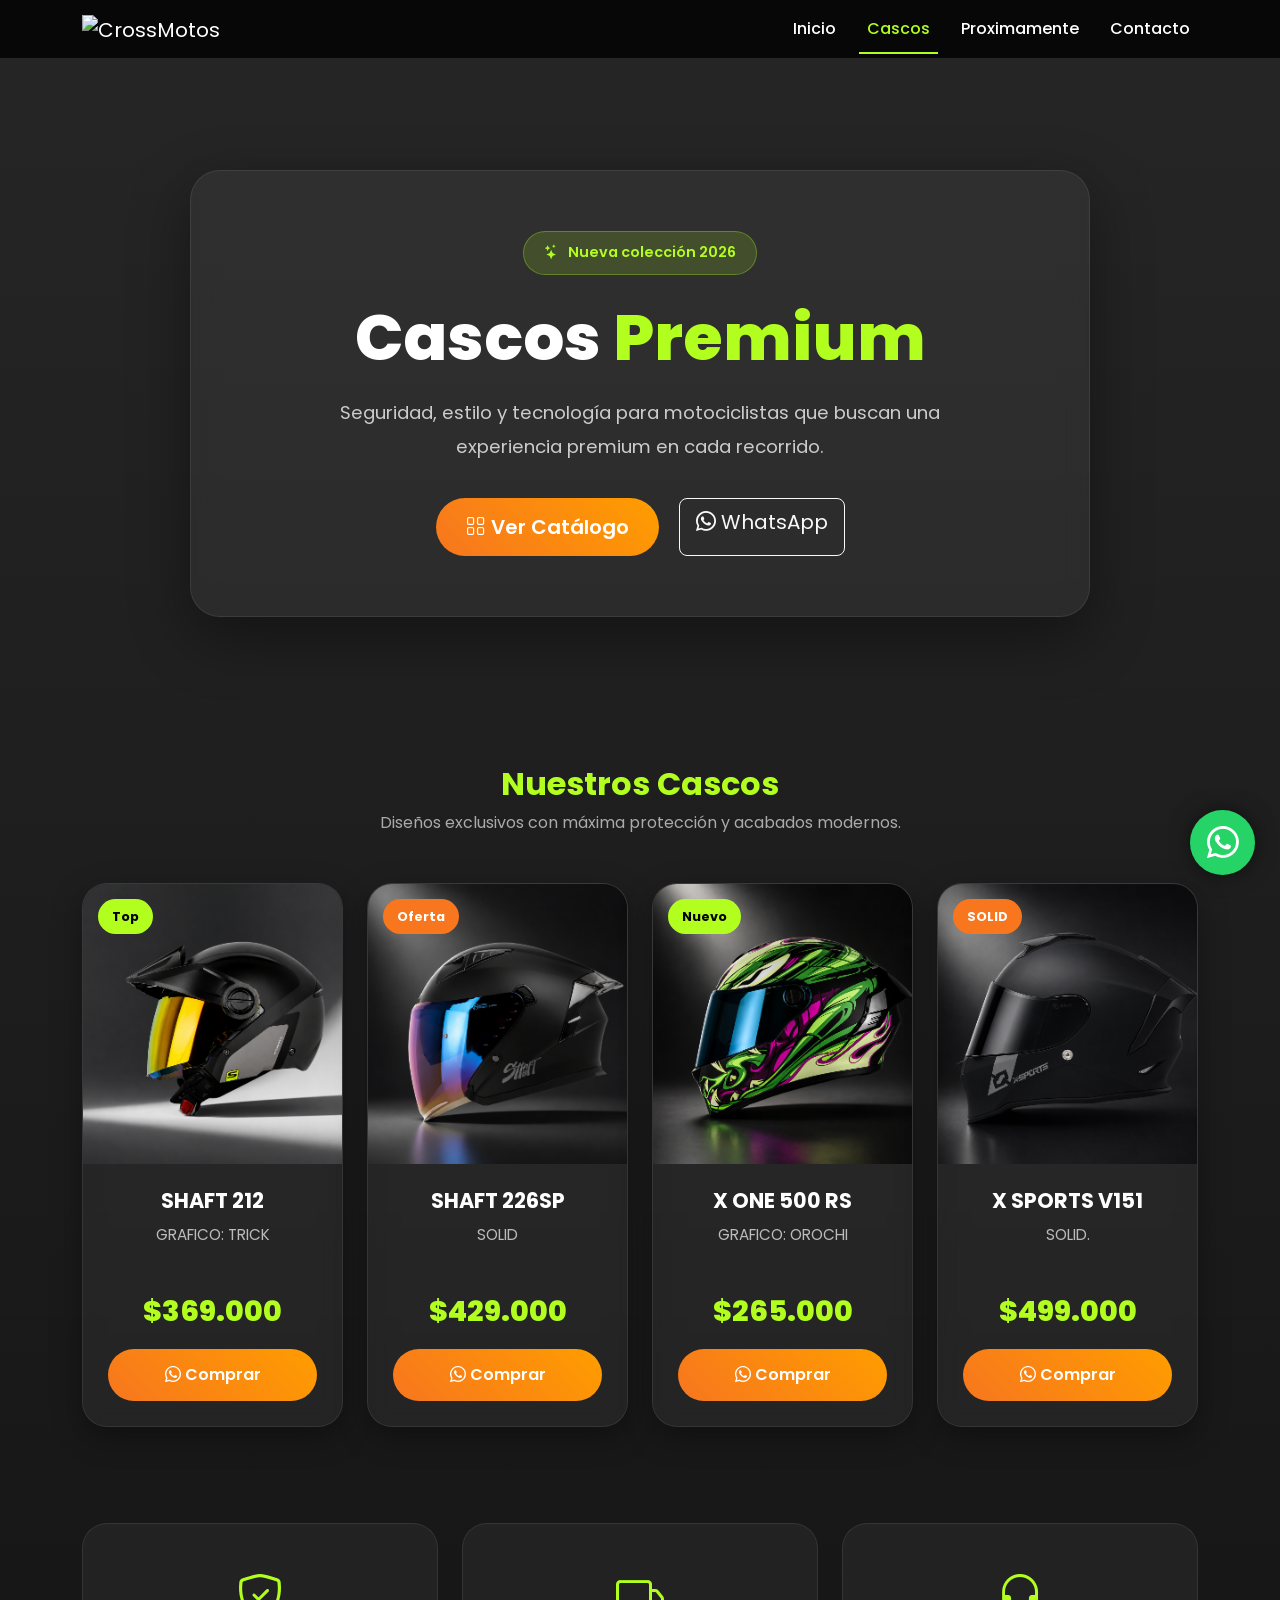
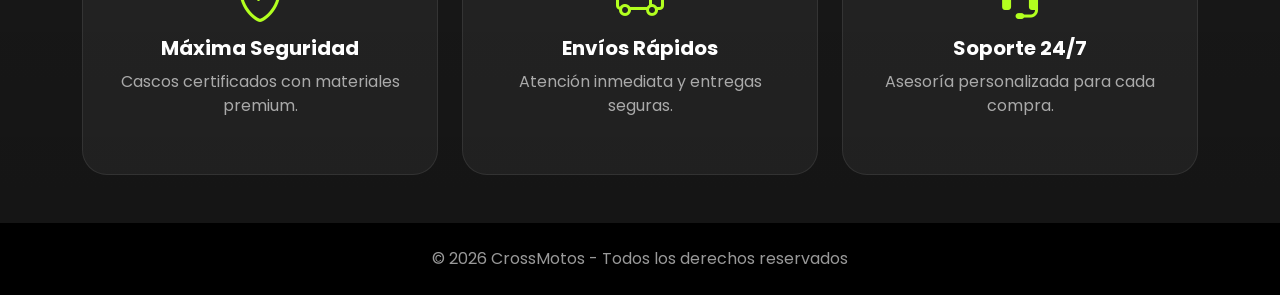
==== catalogo.html @ 773c4355 "Add files via upload" ====
<!DOCTYPE html>
<html lang="es">
<head>
  <meta charset="UTF-8">
  <meta name="viewport" content="width=device-width, initial-scale=1.0">

  <title>Catálogo de Cascos | CrossMotos</title>

  <!-- Bootstrap -->
  <link href="https://cdn.jsdelivr.net/npm/bootstrap@5.3.3/dist/css/bootstrap.min.css" rel="stylesheet">

  <!-- Google Fonts -->
  <link rel="preconnect" href="https://fonts.googleapis.com">
  <link href="https://fonts.googleapis.com/css2?family=Poppins:wght@300;400;600;700;800&display=swap" rel="stylesheet">

  <!-- Bootstrap Icons -->
  <link rel="stylesheet"
        href="https://cdn.jsdelivr.net/npm/bootstrap-icons@1.11.3/font/bootstrap-icons.min.css">

  <!-- CSS -->
  <link rel="stylesheet" href="style.css">

</head>

<body class="catalogo-page">

<!-- NAVBAR -->

<nav class="navbar navbar-expand-lg navbar-dark fixed-top custom-navbar">

  <div class="container">

    <!-- LOGO -->
    <a class="navbar-brand" href="index.html">
      <img src="img/Logo.png" alt="CrossMotos">
    </a>

    <!-- BOTON MOBILE -->
    <button class="navbar-toggler"
            type="button"
            data-bs-toggle="collapse"
            data-bs-target="#menu">

      <span class="navbar-toggler-icon"></span>

    </button>
    

    <!-- MENU -->
    <div class="collapse navbar-collapse" id="menu">

      <ul class="navbar-nav ms-auto">

        <li class="nav-item">
          <a class="nav-link" href="index.html">
            Inicio
          </a>
        </li>

        <li class="nav-item">
          <a class="nav-link active" href="catalogo.html">
            Cascos
          </a>
        </li>

       
        <li class="nav-item">
          <a class="nav-link" href="proximamente.html">
            Proximamente
          </a>
        </li>

        <li class="nav-item">
          <a class="nav-link" href="index.html#contacto">
            Contacto
          </a>
        </li>

      </ul>

    </div>

  </div>

</nav>

<!-- HERO -->

<section class="catalogo-hero">

  <div class="container">

    <div class="hero-glass">

      <span class="hero-badge">
        <i class="bi bi-stars"></i>
        Nueva colección 2026
      </span>

      <h1>
        Cascos <span>Premium</span>
      </h1>

      <p>
        Seguridad, estilo y tecnología para motociclistas que buscan
        una experiencia premium en cada recorrido.
      </p>

      <div class="hero-buttons">

        <a href="#productos" class="btn btn-custom btn-lg">
          <i class="bi bi-grid"></i>
          Ver Catálogo
        </a>

        <a href="https://wa.me/573158620934"
           target="_blank"
           class="btn btn-outline-light btn-lg">

          <i class="bi bi-whatsapp"></i>
          WhatsApp

        </a>

      </div>

    </div>

  </div>

</section>

<!-- PRODUCTOS -->

<section class="productos-section py-5" id="productos">

  <div class="container">

    <!-- TITULO -->

    <div class="section-header text-center mb-5">

      <h2 class="section-title">
        Nuestros Cascos
      </h2>

      <p>
        Diseños exclusivos con máxima protección y acabados modernos.
      </p>

    </div>

    <!-- PRODUCTOS -->

    <div class="row g-4">

      <!-- PRODUCTO 1 -->

      <div class="col-md-6 col-lg-3">

        <div class="product-card">

          <div class="product-image">

            <img src="img/sh212.png" alt="SHAFT 212">

            <span class="product-badge">
              Top
            </span>

          </div>

          <div class="card-body text-center">

            <h5>SHAFT 212</h5>

            <p>
              GRAFICO: TRICK
            </p>

            <div class="price">
              $369.000
            </div>

            <a href="https://wa.me/573158620934?text=Hola,%20quiero%20comprar%20el%20Casco%20Shaft%20212"
               target="_blank"
               class="btn btn-custom w-100 mt-3">

              <i class="bi bi-whatsapp"></i>
              Comprar

            </a>

          </div>

        </div>

      </div>

      <!-- PRODUCTO 2 -->

      <div class="col-md-6 col-lg-3">

        <div class="product-card">

          <div class="product-image">

            <img src="img/sh226.png" alt="SHAFT 226">

            <span class="product-badge oferta">
              Oferta
            </span>

          </div>

          <div class="card-body text-center">

            <h5>SHAFT 226SP</h5>

            <p>
              SOLID
            </p>

            <div class="price">
              $429.000
            </div>

            <a href="https://wa.me/573158620934?text=Hola,%20quiero%20comprar%20el%20Shaft%20227SP"
               target="_blank"
               class="btn btn-custom w-100 mt-3">

              <i class="bi bi-whatsapp"></i>
              Comprar

            </a>

          </div>

        </div>

      </div>

      <!-- PRODUCTO 3 -->

      <div class="col-md-6 col-lg-3">

        <div class="product-card">

          <div class="product-image">

            <img src="img/x500rs.png" alt="X ONE 500 RS">

            <span class="product-badge">
              Nuevo
            </span>

          </div>

          <div class="card-body text-center">

            <h5>X ONE 500 RS</h5>

            <p>
              GRAFICO: OROCHI
            </p>

            <div class="price">
              $265.000
            </div>

            <a href="https://wa.me/573158620934?text=Hola,%20quiero%20comprar%20el%20XONE%20500%20RS"
               target="_blank"
               class="btn btn-custom w-100 mt-3">

              <i class="bi bi-whatsapp"></i>
              Comprar

            </a>

          </div>

        </div>

      </div>

      <!-- PRODUCTO 4 -->

      <div class="col-md-6 col-lg-3">

        <div class="product-card">

          <div class="product-image">

            <img src="img/xsportsv151.png" alt="X SPORTS V151">

            <span class="product-badge oferta">
              SOLID
            </span>

          </div>

          <div class="card-body text-center">

            <h5>X SPORTS V151</h5>

            <p>
              SOLID.
            </p>

            <div class="price">
              $499.000
            </div>

            <a href="https://wa.me/573158620934?text=Hola,%20quiero%20comprar%20el%20X%20SPORTS%20V151"
               target="_blank"
               class="btn btn-custom w-100 mt-3">

              <i class="bi bi-whatsapp"></i>
              Comprar

            </a>

          </div>

        </div>

      </div>

    </div>

  </div>

</section>

<!-- BENEFICIOS -->

<section class="beneficios py-5">

  <div class="container">

    <div class="row g-4">

      <div class="col-md-4">

        <div class="benefit-box text-center">

          <i class="bi bi-shield-check"></i>

          <h5>Máxima Seguridad</h5>

          <p>
            Cascos certificados con materiales premium.
          </p>

        </div>

      </div>

      <div class="col-md-4">

        <div class="benefit-box text-center">

          <i class="bi bi-truck"></i>

          <h5>Envíos Rápidos</h5>

          <p>
            Atención inmediata y entregas seguras.
          </p>

        </div>

      </div>

      <div class="col-md-4">

        <div class="benefit-box text-center">

          <i class="bi bi-headset"></i>

          <h5>Soporte 24/7</h5>

          <p>
            Asesoría personalizada para cada compra.
          </p>

        </div>

      </div>

    </div>

  </div>

</section>

<!-- WHATSAPP -->

<a href="https://wa.me/573158620934"
   class="whatsapp"
   target="_blank">

  <i class="bi bi-whatsapp"></i>

</a>

<!-- FOOTER -->

<footer class="text-center py-4">

  <p class="mb-0">
    © 2026 CrossMotos - Todos los derechos reservados
  </p>

</footer>

<!-- Bootstrap JS -->

<script src="https://cdn.jsdelivr.net/npm/bootstrap@5.3.3/dist/js/bootstrap.bundle.min.js"></script>

</body>
</html>
---- style.css ----
:root{
  --verde:#B2FF1F;
  --naranja:#F7761E;
  --negro:#0d0d0d;
  --gris:#1b1b1b;
  --blanco:#ffffff;
}

body{
  font-family:'Poppins', sans-serif;
  background:var(--negro);
  color:var(--blanco);
}

/* NAVBAR */

.custom-navbar{
  background:rgba(0,0,0,.8);
  backdrop-filter:blur(10px);
  padding:8px 0;
}

.navbar-brand img{
  width:220px;
  height:auto;
  object-fit:contain;
}

/* HERO */

.hero{
  height:100vh;
  background:url('img/banner.jpg') center/cover;
  position:relative;
}

.overlay{
  position:absolute;
  width:100%;
  height:100%;
  background:rgba(0,0,0,.65);
}

.hero-content{
  position:relative;
  z-index:2;
}

.hero h1{
  color:white;
}

.hero p{
  color:#ddd;
}

/* BOTONES */

.btn-custom{
  background:var(--naranja);
  color:white;
  border:none;
  padding:14px 35px;
  border-radius:50px;
  transition:.3s;
}

.btn-custom:hover{
  background:var(--verde);
  color:black;
  transform:translateY(-3px);
}

/* TITULOS */

.section-title{
  color:var(--verde);
  font-weight:700;
}

/* CARDS */

.custom-card{
  background:var(--gris);
  border:none;
  border-radius:20px;
  overflow:hidden;
  transition:.3s;
  color:white;
}

.custom-card:hover{
  transform:translateY(-10px);
}

.custom-card img{
  height:260px;
  object-fit:cover;
}

.card-title{
  color:var(--naranja);
}

/* WHATSAPP */

.whatsapp{
  position:fixed;
  bottom:25px;
  right:25px;
  width:65px;
  height:65px;
  background:#25D366;
  color:white;
  border-radius:50%;
  display:flex;
  justify-content:center;
  align-items:center;
  font-size:2rem;
  text-decoration:none;
  box-shadow:0 0 20px rgba(0,0,0,.5);

  z-index:99999;
}
.whatsapp:hover{
  transform:scale(1.1);
  transition:.3s;
}

/* FOOTER */

footer{
  background:black;
  color:#999;
}
/* HERO CARRUSEL */

.hero-slide{
  height:100vh;
  background-size:cover;
  background-position:center;
  position:relative;
  display:flex;
  justify-content:center;
  align-items:center;
}

.hero-content{
  position:relative;
  z-index:2;
  color:white;
}

.overlay{
  position:absolute;
  width:100%;
  height:100%;
  background:rgba(0,0,0,.65);
}

/* BOTONES DEL CARRUSEL */

.carousel-control-prev-icon,
.carousel-control-next-icon{
  background-color:rgba(0,0,0,.5);
  border-radius:50%;
  padding:25px;
}
.carousel,
.carousel-inner,
.carousel-item,
.hero-slide{
  z-index:1;
}
/* Fondo del catálogo */
.catalogo-page {
  background:
    linear-gradient(rgba(0, 0, 0, .78), rgba(0, 0, 0, .88)),
    url("imagenes/fondo.jpg") center/cover fixed;
}

/* Encabezado del catálogo */
.catalogo-hero {
  padding: 140px 0 70px;
  text-align: center;
}

.catalogo-hero h1 {
  font-size: 3rem;
  font-weight: 700;
  color: var(--blanco);
}

.catalogo-hero h1 span {
  color: var(--verde);
}

.catalogo-hero p {
  max-width: 700px;
  margin: 20px auto 0;
  color: #ddd;
  font-size: 1.1rem;
}

/* Tarjetas premium */
.product-card {
  background: var(--gris);
  border: 1px solid rgba(178, 255, 31, 0.08);
  border-radius: 20px;
  overflow: hidden;
  transition: .4s ease;
  color: var(--blanco);
  box-shadow: 0 10px 30px rgba(0, 0, 0, .35);
  height: 100%;
}

.product-card:hover {
  transform: translateY(-10px);
  box-shadow: 0 20px 40px rgba(178, 255, 31, 0.15);
  border-color: rgba(178, 255, 31, 0.25);
}

.product-card img {
  width: 100%;
  height: 260px;
  object-fit: cover;
}

.product-card .card-body {
  padding: 1.5rem;
}

.product-card h5 {
  color: var(--naranja);
  font-weight: 600;
  margin-bottom: 10px;
}

.product-card p {
  color: #ddd;
  font-size: .95rem;
  min-height: 48px;
}

/* Precio */
.price {
  color: var(--verde);
  font-size: 1.5rem;
  font-weight: 700;
}

/* Botón volver */
.btn-volver {
  margin-top: 50px;
}

/* Responsive */
@media (max-width: 768px) {
  .catalogo-hero {
    padding: 120px 0 50px;
  }

  .catalogo-hero h1 {
    font-size: 2.2rem;
  }

  .product-card img {
    height: 220px;
  }
}
/* LINKS NAVBAR */

.navbar-nav .nav-link{
  color:white;
  font-weight:500;
  margin-left:15px;
  position:relative;
  transition:.3s;
}

/* EFECTO LINEA */

.navbar-nav .nav-link::after{
  content:"";
  position:absolute;
  left:0;
  bottom:-5px;
  width:0%;
  height:2px;
  background:var(--verde);
  transition:.3s;
}

/* HOVER */

.navbar-nav .nav-link:hover{
  color:var(--verde);
}

.navbar-nav .nav-link:hover::after{
  width:100%;
}

/* LINK ACTIVO */

.navbar-nav .nav-link.active{
  color:var(--verde);
}

.navbar-nav .nav-link.active::after{
  width:100%;
}
/* HERO CATALOGO */

.catalogo-hero{
  padding:140px 0 70px;
  text-align:center;
  background:none;
  height:auto;
}

.catalogo-hero h1{
  font-size:3rem;
  font-weight:700;
  color:var(--blanco);
}

.catalogo-hero h1 span{
  color:var(--verde);
}

.catalogo-hero p{
  max-width:700px;
  margin:20px auto 0;
  color:#ddd;
  font-size:1.1rem;
}
/* ===================================================== */
/* ================= CATALOGO MODERNO ================== */
/* ===================================================== */

.catalogo-page{
  background:
  linear-gradient(rgba(0,0,0,.85), rgba(0,0,0,.92)),
  url("imagenes/fondo.jpg") center/cover fixed;

  min-height:100vh;
}

/* HERO */

.catalogo-hero{
  padding:170px 0 100px;
  position:relative;
}

.hero-glass{
  max-width:900px;
  margin:auto;
  text-align:center;

  background:rgba(255,255,255,.05);
  border:1px solid rgba(255,255,255,.08);

  backdrop-filter:blur(12px);

  border-radius:30px;

  padding:60px 40px;

  box-shadow:0 20px 60px rgba(0,0,0,.4);
}

.hero-badge{
  display:inline-flex;
  align-items:center;
  gap:10px;

  background:rgba(178,255,31,.15);
  color:var(--verde);

  border:1px solid rgba(178,255,31,.3);

  padding:10px 20px;
  border-radius:50px;

  margin-bottom:25px;

  font-size:.9rem;
  font-weight:600;
}

.catalogo-hero h1{
  font-size:4rem;
  font-weight:800;
  margin-bottom:20px;
}

.catalogo-hero h1 span{
  color:var(--verde);
}

.catalogo-hero p{
  color:#ccc;
  font-size:1.15rem;
  max-width:700px;
  margin:auto;
  line-height:1.8;
}

.hero-buttons{
  margin-top:35px;
  display:flex;
  justify-content:center;
  gap:20px;
  flex-wrap:wrap;
}

/* SECTION */

.section-header p{
  color:#aaa;
}

/* PRODUCTOS */

.product-card{
  background:rgba(255,255,255,.05);
  border:1px solid rgba(255,255,255,.08);

  border-radius:25px;

  overflow:hidden;

  transition:.4s ease;

  backdrop-filter:blur(10px);

  height:100%;
}

.product-card:hover{
  transform:translateY(-12px);

  border-color:rgba(178,255,31,.3);

  box-shadow:
  0 20px 50px rgba(0,0,0,.4),
  0 0 30px rgba(178,255,31,.08);
}

.product-image{
  position:relative;
  overflow:hidden;
}

.product-image img{
  width:100%;
  height:280px;
  object-fit:cover;

  transition:.5s;
}

.product-card:hover img{
  transform:scale(1.08);
}

.product-badge{
  position:absolute;
  top:15px;
  left:15px;

  background:var(--verde);
  color:black;

  padding:8px 14px;

  border-radius:50px;

  font-size:.8rem;
  font-weight:700;
}

.product-badge.oferta{
  background:var(--naranja);
  color:white;
}

.product-card .card-body{
  padding:25px;
}

.product-card h5{
  font-size:1.3rem;
  font-weight:700;
  color:white;
}

.product-card p{
  color:#bbb;
  margin-top:10px;
  min-height:50px;
}

.price{
  color:var(--verde);
  font-size:1.8rem;
  font-weight:800;
  margin-top:15px;
}

/* BENEFICIOS */

.benefit-box{
  background:rgba(255,255,255,.05);
  border:1px solid rgba(255,255,255,.08);

  border-radius:25px;

  padding:40px 25px;

  transition:.4s;
}

.benefit-box:hover{
  transform:translateY(-8px);

  border-color:rgba(178,255,31,.25);

  box-shadow:0 10px 30px rgba(0,0,0,.3);
}

.benefit-box i{
  font-size:3rem;
  color:var(--verde);
  margin-bottom:20px;
}

.benefit-box h5{
  color:white;
  font-weight:700;
}

.benefit-box p{
  color:#aaa;
  margin-top:10px;
}

/* BOTONES */

.btn-custom{
  background:linear-gradient(45deg,var(--naranja),#ff9d00);
  border:none;

  color:white;

  font-weight:600;

  border-radius:50px;

  padding:14px 30px;

  transition:.4s;
}

.btn-custom:hover{
  transform:translateY(-3px);

  background:linear-gradient(45deg,var(--verde),#76ff03);

  color:black;

  box-shadow:0 10px 25px rgba(178,255,31,.25);
}

/* RESPONSIVE */

@media(max-width:992px){

  .catalogo-hero h1{
    font-size:3rem;
  }

}

@media(max-width:768px){

  .catalogo-hero{
    padding:140px 0 70px;
  }

  .hero-glass{
    padding:40px 25px;
  }

  .catalogo-hero h1{
    font-size:2.3rem;
  }

  .catalogo-hero p{
    font-size:1rem;
  }

  .product-image img{
    height:240px;
  }

}
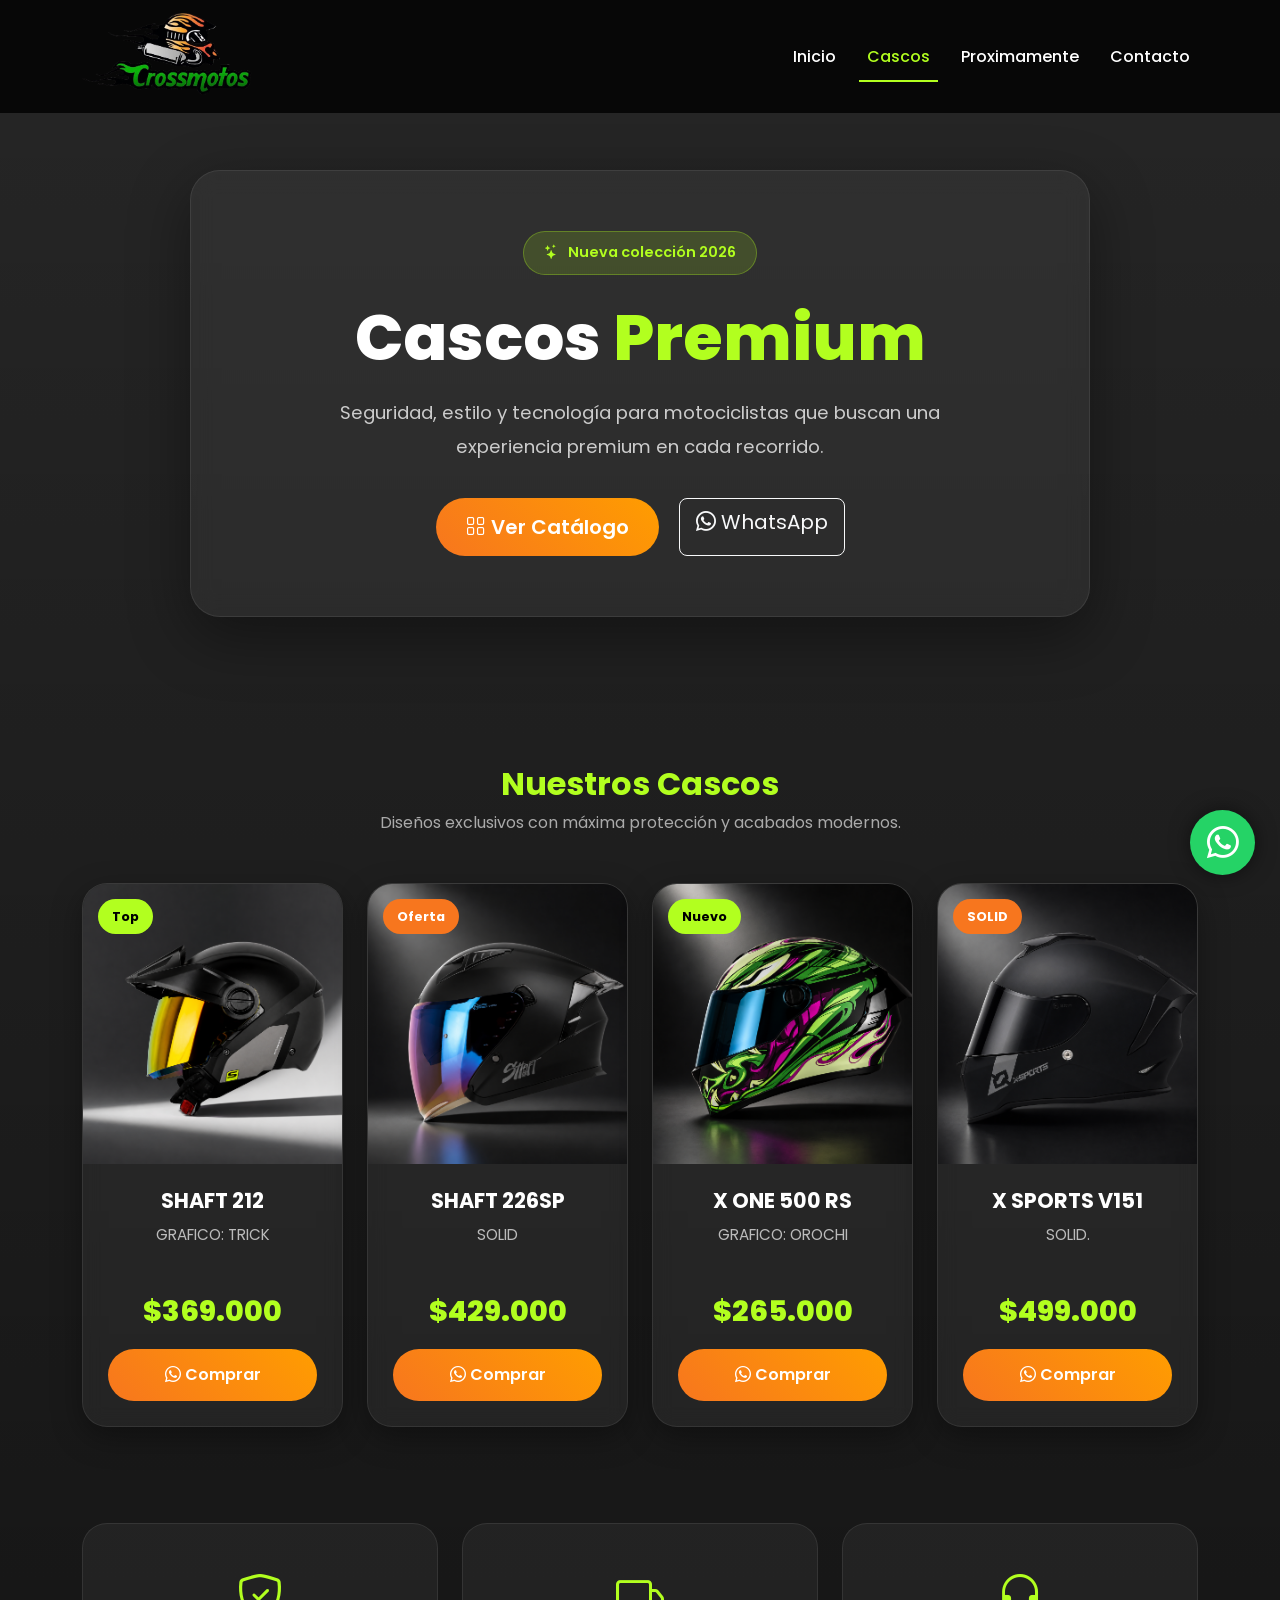
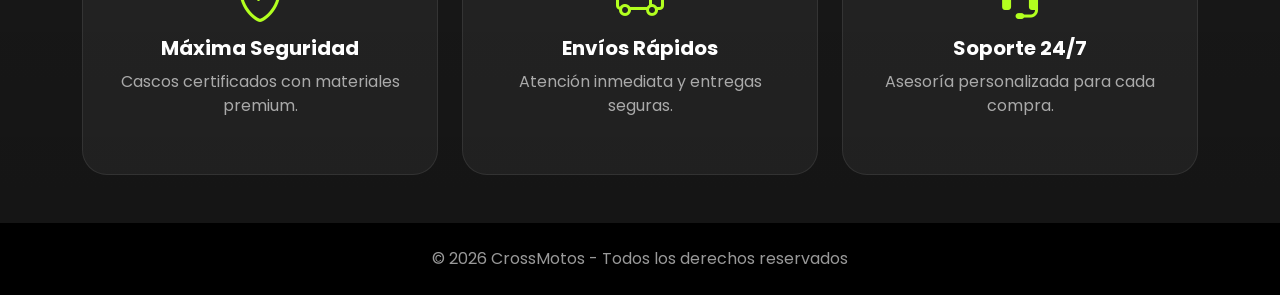
==== commit 068e9204: "Update catalogo.html" ====
--- a/catalogo.html
+++ b/catalogo.html
@@ -32,7 +32,7 @@
 
     <!-- LOGO -->
     <a class="navbar-brand" href="index.html">
-      <img src="img/Logo.png" alt="CrossMotos">
+      <img src="img/logo.png" alt="CrossMotos">
     </a>
 
     <!-- BOTON MOBILE -->
@@ -419,4 +419,4 @@
 <script src="https://cdn.jsdelivr.net/npm/bootstrap@5.3.3/dist/js/bootstrap.bundle.min.js"></script>
 
 </body>
-</html>+</html>
